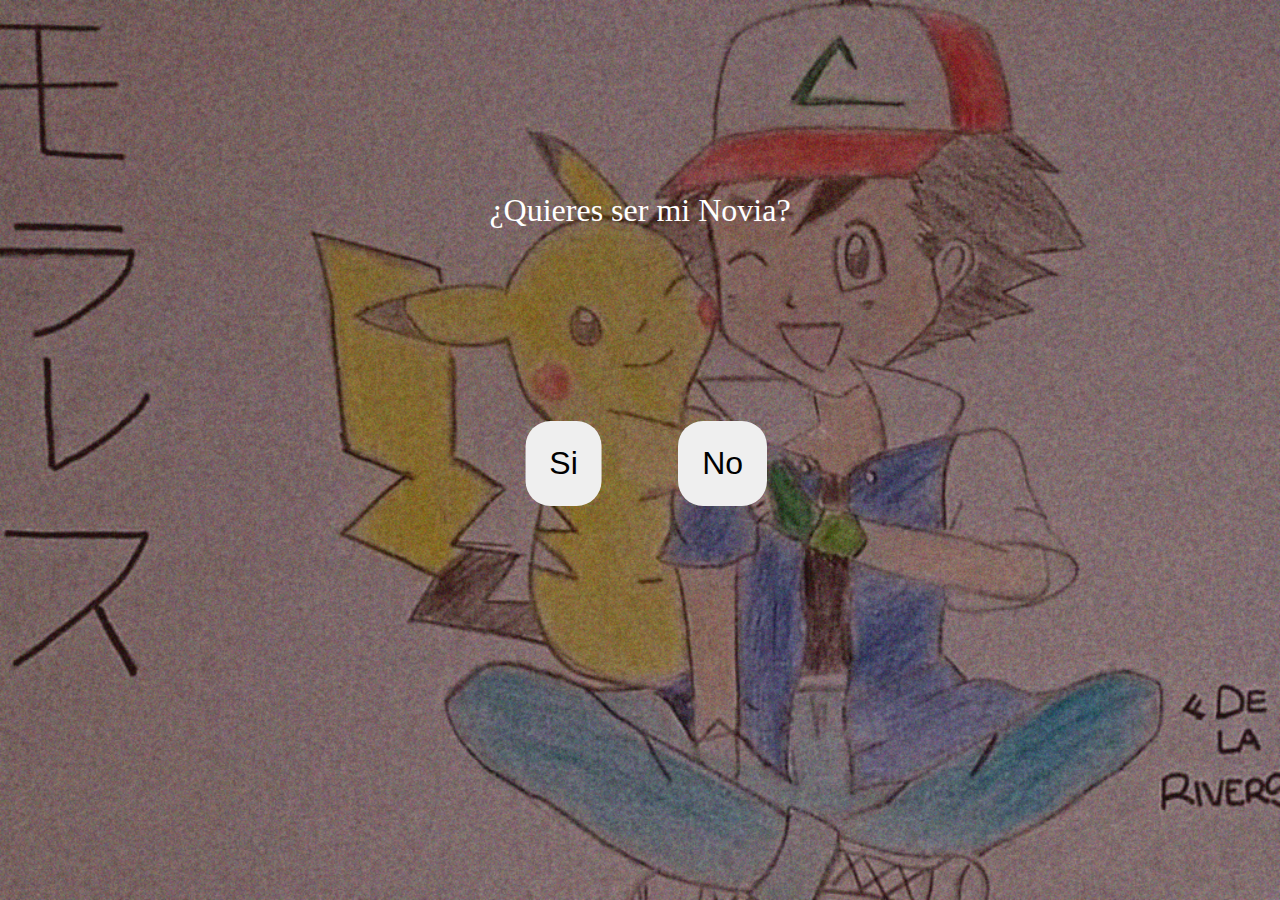
==== index.html @ 80f89b60 "Update index.html" ====
<!DOCTYPE html>
<html lang="es">
<head>
    <meta charset="UTF-8">
    <meta http-equiv="X-UA-Compatible" content="IE=edge">
    <meta name="viewport" content="width=device-width, initial-scale=1.0">
    <title>Eliana <3</title>
    <link rel="stylesheet" href="estilos.css">
    <link rel="shortcut icon" href="./favorito.png" type="image/x-icon">
</head>
<body>

    <div class="contenedor">
        <p>¿Quieres ser mi Novia?</p>
        <button id="yesBtn">Si</button>
        <button id="noBtn">No</button>
    </div>
    <script src="index.js"></script>

</body>
</html>
---- estilos.css ----
*{
    margin: 0;
}

.contenedor{
    background-image: url(./WhatsApp\ Image\ 2023-05-28\ at\ 11.13.08\ PM.jpeg);
    /* background: rgb(255, 124, 124); */
    background-position: center;
    width: 100vw;
    height: 100vh;
    text-align: center;
    background-repeat: no-repeat;
    background-size: cover;
}

p{
    color: white;
    font-size: xx-large;
    padding: 15%;
}

button{
    font-size: xx-large;
    padding: 0.75em;
    border: none;
    border-radius: 25px;
}

#yesBtn{
    transform: translate(-100%,0);
}

#noBtn{
    position: absolute;
}
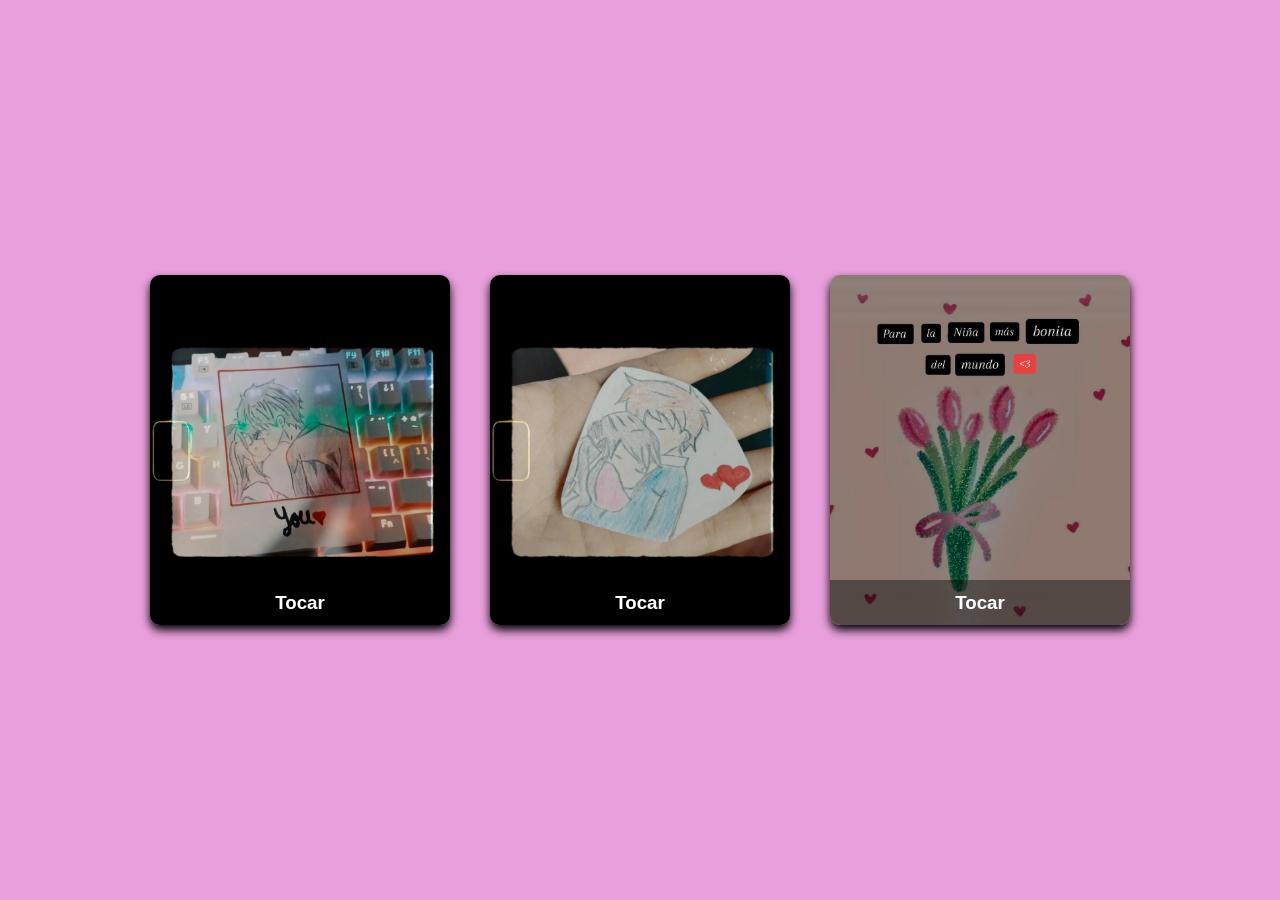
==== commit 5df158ca: "Add files via upload" ====
--- a/index.html
+++ b/index.html
@@ -1,21 +1,54 @@
 <!DOCTYPE html>
-<html lang="es">
+<html lang="en">
 <head>
     <meta charset="UTF-8">
     <meta http-equiv="X-UA-Compatible" content="IE=edge">
     <meta name="viewport" content="width=device-width, initial-scale=1.0">
-    <title>Eliana <3</title>
-    <link rel="stylesheet" href="estilos.css">
     <link rel="shortcut icon" href="./favorito.png" type="image/x-icon">
+    <title>Eliana <3 </title>
+    <link rel="stylesheet" href="styles.css">
 </head>
 <body>
+    <div class="card">
+        <div class="face front">
+            <img src="./2.jpeg" alt="">
+            <h3>Tocar</h3>
+        </div>
+        <div class="face back">
+            <h3>Dos Segundos</h3>
+            <p>Aunque dos segundos parecen poco tiempo, a mi siempre me han rendido, en dos segundos puedo darte un beso en la frente, o decir que te quiero mientras te veo sonrojarte, en dos segundos puedo enredar mis dedos en tu cabello, mientras contemplo tu belleza, en dos segundos se puede mejorar el día, si los invierto en ti.</p>
+            <div class="link">
+            </div>
+        </div>
+    </div>
 
-    <div class="contenedor">
-        <p>¿Quieres ser mi Novia?</p>
-        <button id="yesBtn">Si</button>
-        <button id="noBtn">No</button>
+    <div class="card">
+        <div class="face front">
+            <img src="./1.jpeg" alt="">
+            <h3>Tocar</h3>
+        </div>
+        <div class="face back">
+            <h3>Mi Mundo</h3>
+            <p>No sé tu, pero yo quisiera llevarte a muchos lugares y ver tu linda sonrisa opacando paisajes, atardeceres y la magia de muchos pueblitos. En pocas palabras, yo quiero que seas el centro de mi universo al menos en esta vida.</p>
+            <div class="link">
+            </div>
+        </div>
     </div>
-    <script src="index.js"></script>
 
+    <div class="card">
+        <div class="face front">
+            <img src="./3.jpeg" alt="">
+            <h3>Tocar</h3>
+        </div>
+        <div class="face back">
+            <h3>Tú</h3>
+            <p>Créeme, eres lo más bonito que ha llegado a mi vida. Quizás tú no lo sientas de la misma manera, pero aún así me alegra haberte conocido. Me alegra pasar tiempo contigo, escuchar tu voz, tu risa. Me alegra tenerte en mi vida.</p>
+            <div class="link">
+                <a href="./declaracion.html">Toca aquí</a>
+            </div>
+        </div>
+    </div>
+    
+    
 </body>
-</html>
+</html>--- a/styles.css
+++ b/styles.css
@@ -0,0 +1,96 @@
+* {
+    margin: 0;
+    padding: 0;
+    box-sizing: border-box;
+    font-family: sans-serif;
+}
+
+body {
+    display: flex;
+    flex-wrap: wrap;
+    align-items: center;
+    justify-content: center;
+    min-height: 100vh;
+    background: rgb(233, 159, 220);
+}
+
+
+.card {
+    position: relative;
+    width: 300px;
+    height: 350px;
+    margin: 20px;
+}
+
+.card .face {
+    position: absolute;
+    width: 100%;
+    height: 100%;
+    backface-visibility: hidden;
+    border-radius: 10px;
+    overflow: hidden;
+    transition: .5s;
+}
+
+.card .front {
+    transform: perspective(600px) rotateY(0deg);
+    box-shadow: 0 5px 10px #000;
+}
+
+.card .front img {
+    position: absolute;
+    width: 100%;
+    height: 100%;
+    object-fit: cover;
+}
+
+.card .front h3 {
+    position: absolute;
+    bottom: 0;
+    width: 100%;
+    height: 45px;
+    line-height: 45px;
+    color: #fff;
+    background: rgba(0,0,0,.4);
+    text-align: center;
+}
+
+.card .back {
+    transform: perspective(600px) rotateY(180deg);
+    background: rgb(255, 187, 109);
+    padding: 15px;
+    color: #f3f3f3;
+    display: flex;
+    flex-direction: column;
+    justify-content: space-between;
+    text-align: center;
+    box-shadow: 0 5px 10px #000;
+}
+
+.card .back .link {
+    border-top: solid 1px #f3f3f3;
+    height: 50px;
+    line-height: 50px;
+}
+
+.card .back .link a {
+    color: #f3f3f3;
+}
+
+.card .back h3 {
+    font-size: 30px;
+    margin-top: 20px;
+    letter-spacing: 2px;
+}
+
+.card .back p {
+    letter-spacing: 1px;
+} 
+
+.card:hover .front {
+    transform: perspective(600px) rotateY(180deg);
+}
+
+.card:hover .back {
+    transform: perspective(600px) rotateY(360deg);
+}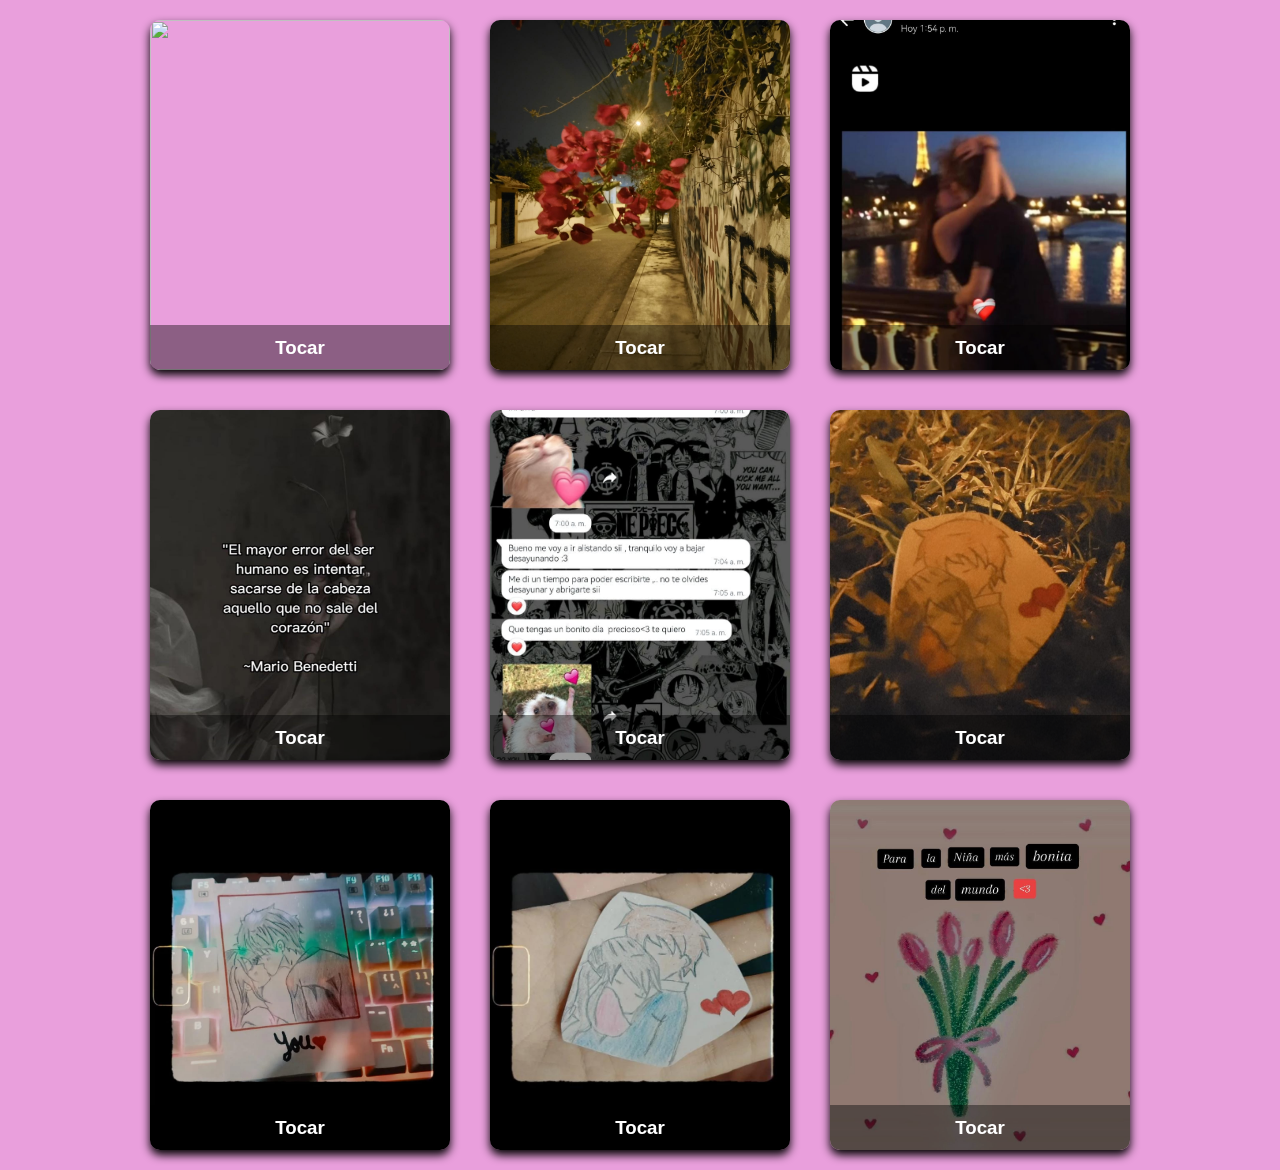
==== commit 76401ede: "Add files via upload" ====
--- a/index.html
+++ b/index.html
@@ -9,6 +9,71 @@
     <link rel="stylesheet" href="styles.css">
 </head>
 <body>
+    <div class="card">
+        <div class="face front">
+            <img src="./4.jpeg" alt="">
+            <h3>Tocar</h3>
+        </div>
+        <div class="face back">
+            <h3>Tú</h3>
+            <p>No creo que llegues a ver esto, pero de todas formas lo dejare aquí, no se lo que estes pasando pero estas contando con mi apoyo como siempre lo haz tenido todos los dias me quedo pensando en la nada y me da ansiedad pensar en ti porque eres mi mejor amiga pero me ilusione tanto a esa probabilidad de tener algo mas que al ser rechazado me hizo demasiado daño, casi me mata la desesperación de la noche siguiente.</p>
+            
+        </div>
+    </div>
+    <div class="card">
+        <div class="face front">
+            <img src="./5.jpeg" alt="">
+            <h3>Tocar</h3>
+        </div>
+        <div class="face back">
+            <h3>Tú</h3>
+            <p>Pensando que tenia la culpa de no poder decirte eso antes, fui demasiado cobarde, pero créeme que te quiero demasiado eres por lo que tanto tiempo no supe lo que se sentia estar "Feliz" cada día que nos podiamos ver eran los mejores para mí me sentia tan libre estar a tu lado que queria hacerlo siempre.</p>
+           
+        </div>
+    </div>
+    <div class="card">
+        <div class="face front">
+            <img src="./6.jpeg" alt="">
+            <h3>Tocar</h3>
+        </div>
+        <div class="face back">
+            <h3>Tú</h3>
+            <p>Quiza parezca muy egoista de mi parte solo pensar en mí, pero te veia tan feliz que creí que tambien querias tener algo conmigo quisa si tuviste la intención pero no lo hemos podido llevar a cabo. Eli eres y siempre seras alguien muy especial para mí tanto es ese sentimiento por ti que yo.....</p>
+            
+        </div>
+    </div>
+    <div class="card">
+        <div class="face front">
+            <img src="./7.jpeg" alt="">
+            <h3>Tocar</h3>
+        </div>
+        <div class="face back">
+            <h3>Tú</h3>
+            <p>No me daré por vencido y seguire luchando por ese "Nosotros" no se cuanto me cueste, estare contigo en las buenas y en las malas como siempre lo estuve tendras mi apoyo en todo sere tu mejor amigo pero tambien tengo la esperanza de algun día poder tenerte en mis brazos, poder besarte, y protegerte como mi mayor tesoro porque eres mucho más que eso.</p>
+            
+        </div>
+    </div>
+    <div class="card">
+        <div class="face front">
+            <img src="./9.jpeg" alt="">
+            <h3>Tocar</h3>
+        </div>
+        <div class="face back">
+            <h3>Tú</h3>
+            <p>Tenemos 5 años de amistad que no me gustaria perderlo, te quiero bastante Eli capaz no soy la persona mas atractiva, pero me esforzare en ser esa persona que te haga feliz y siempre te saque una sonrisa porque me encanta verte sonreir, se que tienes un pequeño cariño hacia mi a pesar de ser fria siempre me demostraste amor y eso no se puede borrar de una día para otro.</p>
+            
+        </div>
+    </div>
+    <div class="card">
+        <div class="face front">
+            <img src="./8.jpeg" alt="">
+            <h3>Tocar</h3>
+        </div>
+        <div class="face back">
+            <h3>Tú</h3>
+            <p>No soy ningun niño que no entienda las cosas soy un hombre que lucha por sus sueños y en mis sueños estas tú. Los días, semanas, meses, años pasan volando y no dejare de esforzarme para tenerte porque si algo me enseño toda la vida es no rendirme y seguir adelante se que tus sentimientos hacia mi no terminaron se que aun siguen ahí y los recuperare como lo dije antes esperare el tiempo que sea necesario mientras hago eso seguire siendo tu mejor amigo "Mariana y Rivers" te quiero mucho Eli no lo olvides<3 </p>
+        </div>
+    </div>
     <div class="card">
         <div class="face front">
             <img src="./2.jpeg" alt="">
@@ -50,5 +115,6 @@
     </div>
     
     
+    
 </body>
 </html>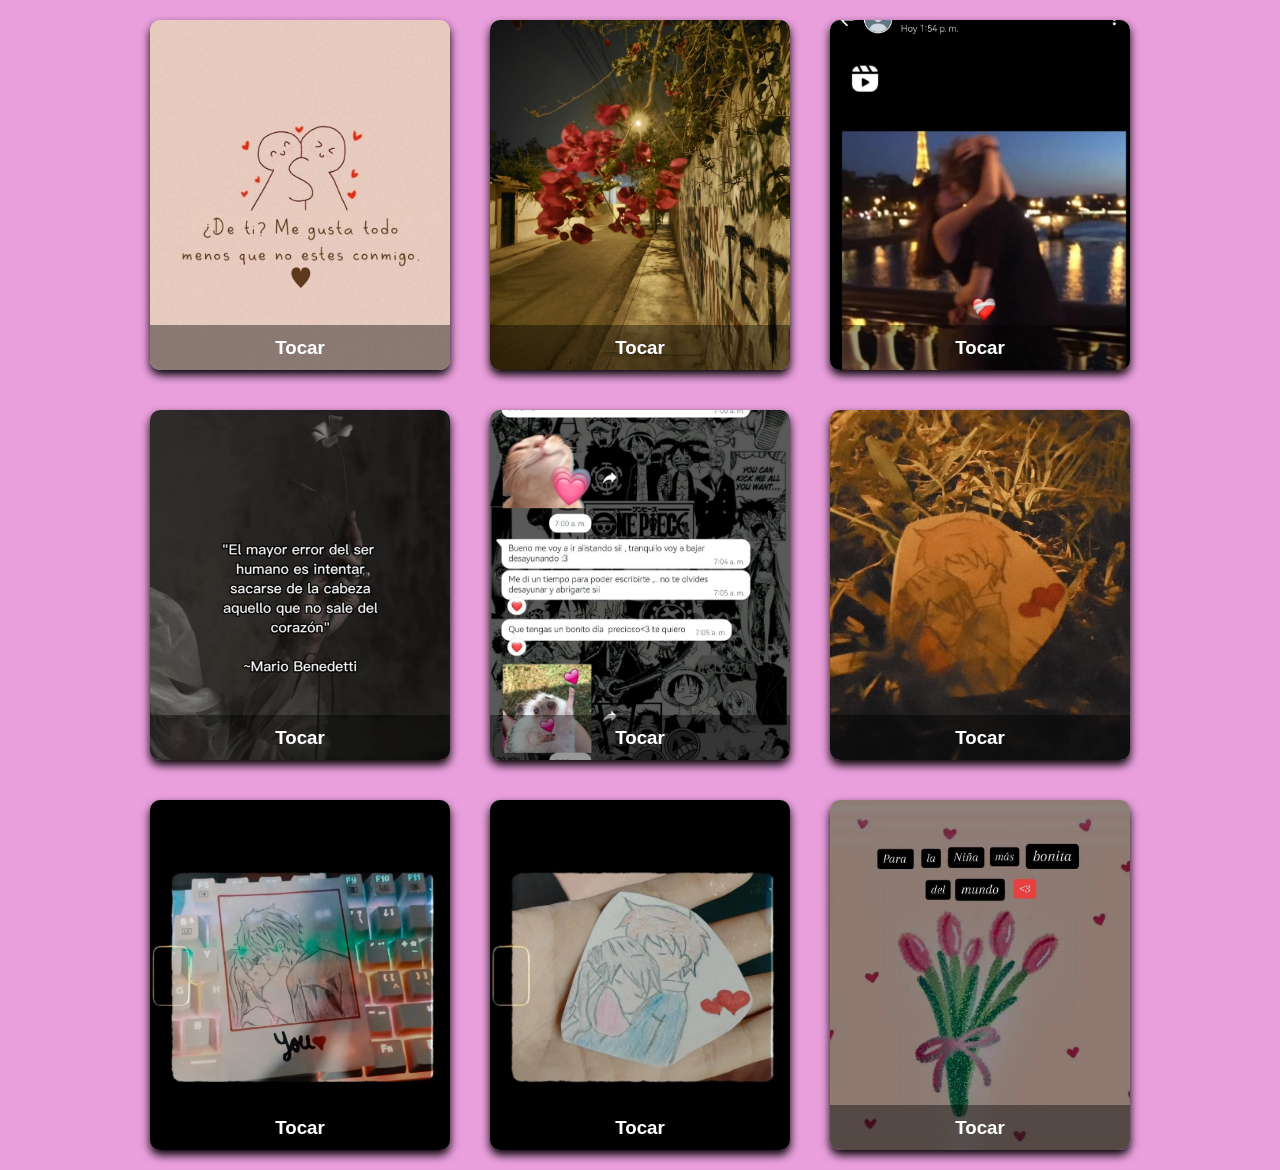
==== commit 29869a29: "Update index.html" ====
--- a/index.html
+++ b/index.html
@@ -71,7 +71,7 @@
         </div>
         <div class="face back">
             <h3>Tú</h3>
-            <p>No soy ningun niño que no entienda las cosas soy un hombre que lucha por sus sueños y en mis sueños estas tú. Los días, semanas, meses, años pasan volando y no dejare de esforzarme para tenerte porque si algo me enseño toda la vida es no rendirme y seguir adelante se que tus sentimientos hacia mi no terminaron se que aun siguen ahí y los recuperare como lo dije antes esperare el tiempo que sea necesario mientras hago eso seguire siendo tu mejor amigo "Mariana y Rivers" te quiero mucho Eli no lo olvides<3 </p>
+            <p>No soy un niño, soy un hombre que lucha por sus sueños y en mis sueños estas tú. Los días, semanas, meses, años pasan volando y no dejare de esforzarme para tenerte porque si algo me enseño toda la vida es no rendirme y seguir adelante se que tus sentimientos hacia mi no terminaron se que aun siguen ahí y como lo dije antes esperare el tiempo que sea necesario mientras hago eso seguire siendo tu mejor amigo "Mariana y Rivers" te quiero mucho Eli no lo olvides<3 </p>
         </div>
     </div>
     <div class="card">
@@ -117,4 +117,4 @@
     
     
 </body>
-</html>+</html>
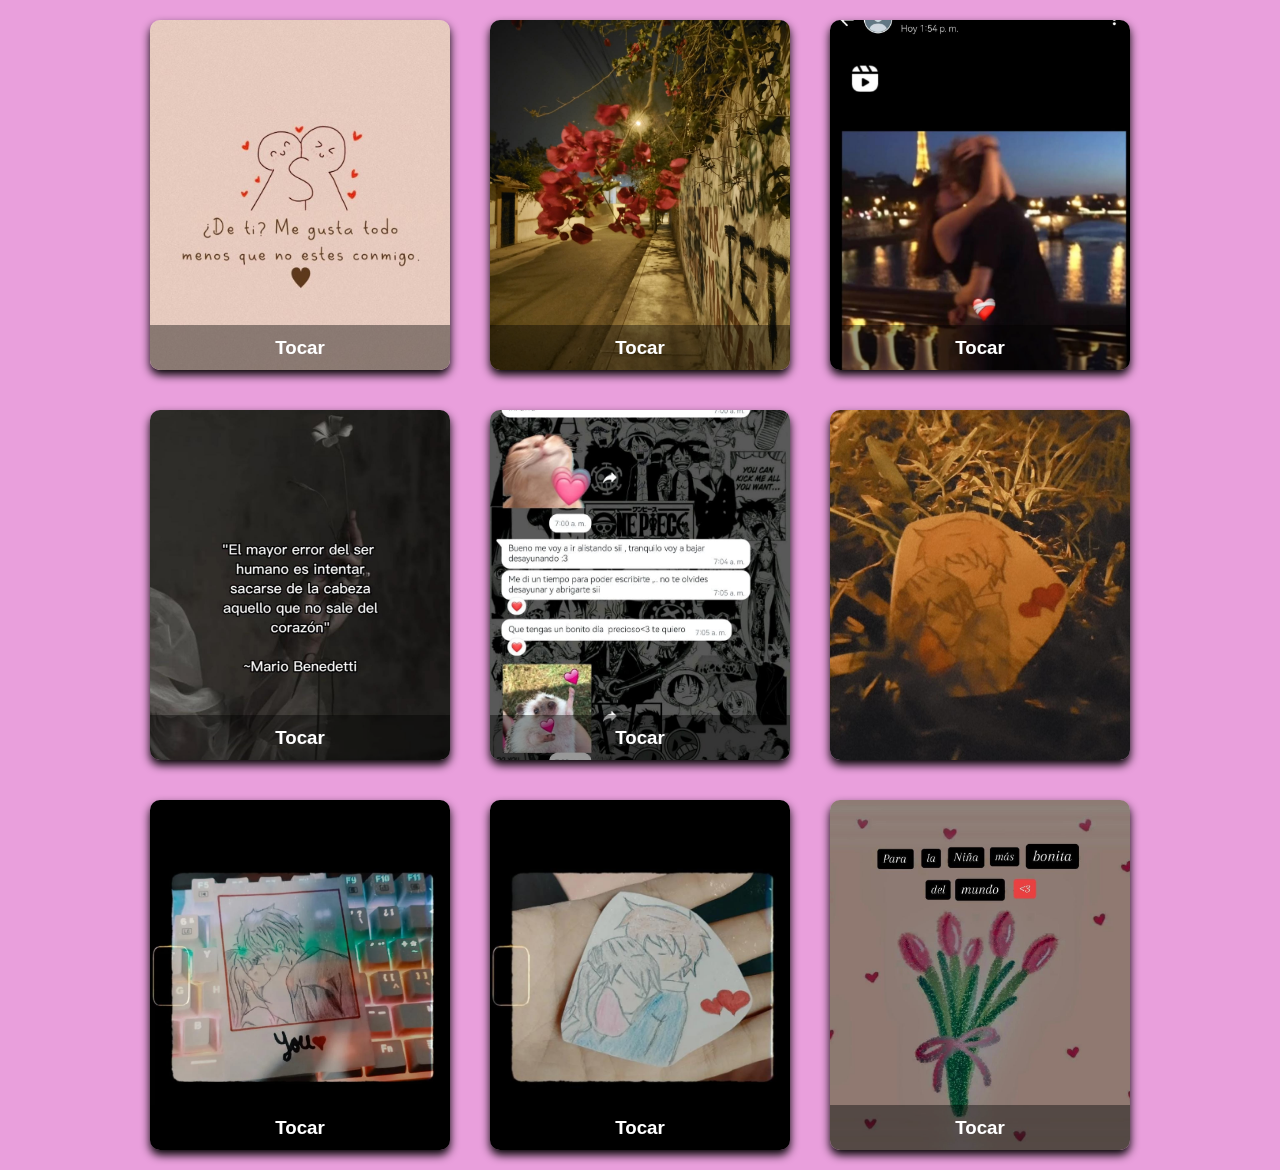
==== commit aee8f755: "Update index.html" ====
--- a/index.html
+++ b/index.html
@@ -15,7 +15,7 @@
             <h3>Tocar</h3>
         </div>
         <div class="face back">
-            <h3>Tú</h3>
+            
             <p>No creo que llegues a ver esto, pero de todas formas lo dejare aquí, no se lo que estes pasando pero estas contando con mi apoyo como siempre lo haz tenido todos los dias me quedo pensando en la nada y me da ansiedad pensar en ti porque eres mi mejor amiga pero me ilusione tanto a esa probabilidad de tener algo mas que al ser rechazado me hizo demasiado daño, casi me mata la desesperación de la noche siguiente.</p>
             
         </div>
@@ -26,7 +26,7 @@
             <h3>Tocar</h3>
         </div>
         <div class="face back">
-            <h3>Tú</h3>
+            
             <p>Pensando que tenia la culpa de no poder decirte eso antes, fui demasiado cobarde, pero créeme que te quiero demasiado eres por lo que tanto tiempo no supe lo que se sentia estar "Feliz" cada día que nos podiamos ver eran los mejores para mí me sentia tan libre estar a tu lado que queria hacerlo siempre.</p>
            
         </div>
@@ -37,7 +37,7 @@
             <h3>Tocar</h3>
         </div>
         <div class="face back">
-            <h3>Tú</h3>
+            
             <p>Quiza parezca muy egoista de mi parte solo pensar en mí, pero te veia tan feliz que creí que tambien querias tener algo conmigo quisa si tuviste la intención pero no lo hemos podido llevar a cabo. Eli eres y siempre seras alguien muy especial para mí tanto es ese sentimiento por ti que yo.....</p>
             
         </div>
@@ -48,7 +48,7 @@
             <h3>Tocar</h3>
         </div>
         <div class="face back">
-            <h3>Tú</h3>
+            
             <p>No me daré por vencido y seguire luchando por ese "Nosotros" no se cuanto me cueste, estare contigo en las buenas y en las malas como siempre lo estuve tendras mi apoyo en todo sere tu mejor amigo pero tambien tengo la esperanza de algun día poder tenerte en mis brazos, poder besarte, y protegerte como mi mayor tesoro porque eres mucho más que eso.</p>
             
         </div>
@@ -59,7 +59,7 @@
             <h3>Tocar</h3>
         </div>
         <div class="face back">
-            <h3>Tú</h3>
+            
             <p>Tenemos 5 años de amistad que no me gustaria perderlo, te quiero bastante Eli capaz no soy la persona mas atractiva, pero me esforzare en ser esa persona que te haga feliz y siempre te saque una sonrisa porque me encanta verte sonreir, se que tienes un pequeño cariño hacia mi a pesar de ser fria siempre me demostraste amor y eso no se puede borrar de una día para otro.</p>
             
         </div>
@@ -67,7 +67,7 @@
     <div class="card">
         <div class="face front">
             <img src="./8.jpeg" alt="">
-            <h3>Tocar</h3>
+            
         </div>
         <div class="face back">
             <h3>Tú</h3>
